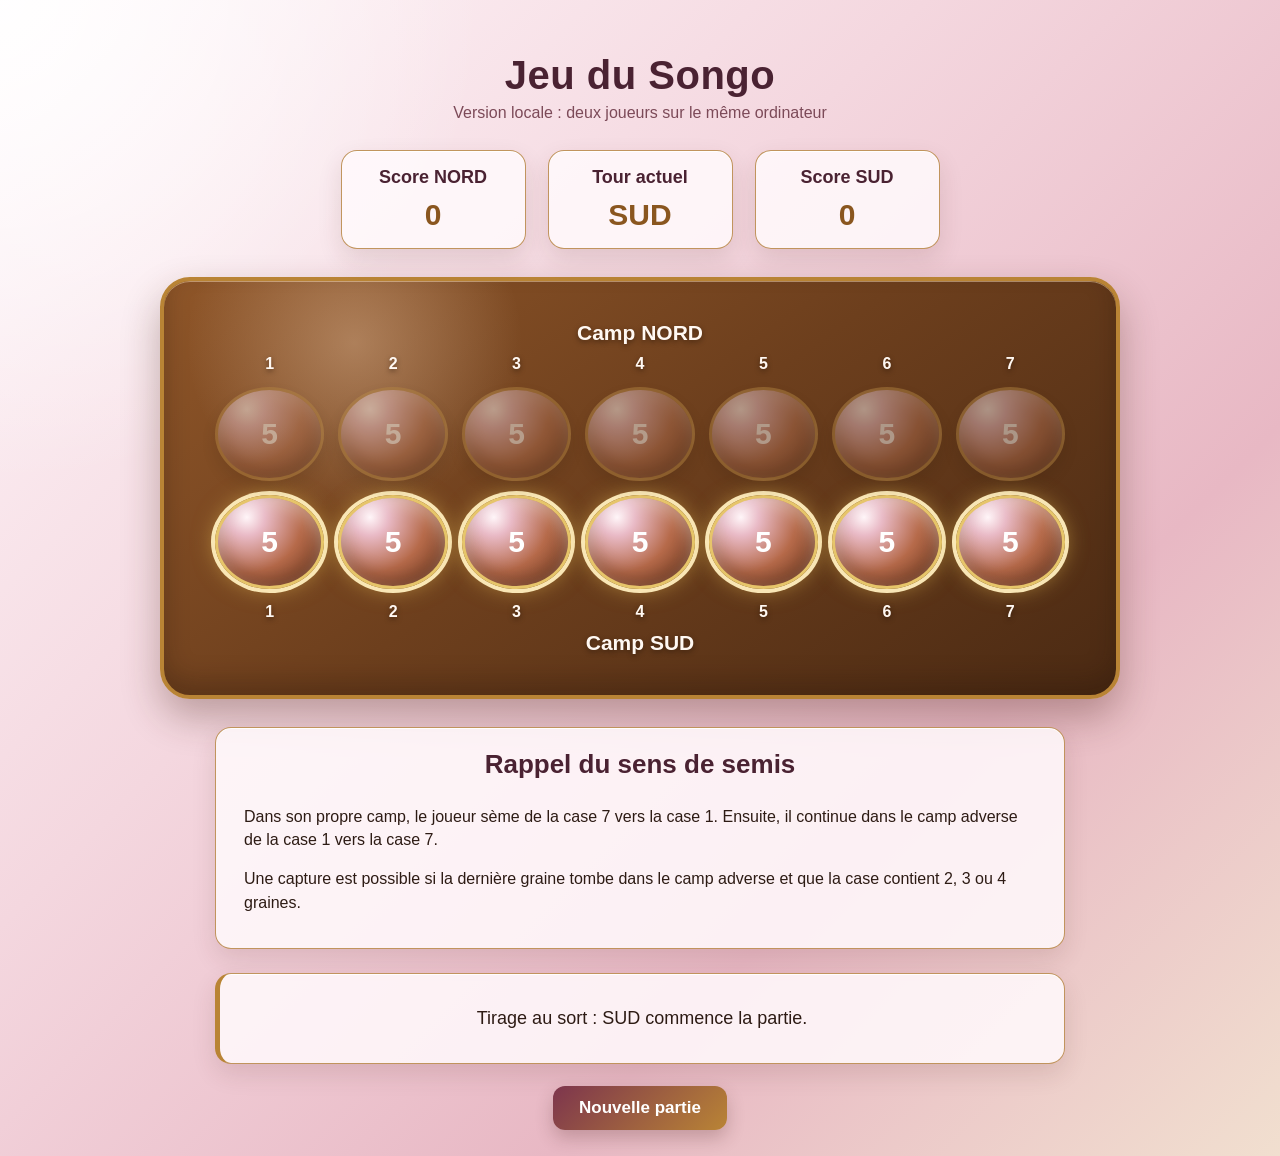
==== index.html @ 26fb43b2 "Add GitHub Pages redirect" ====
<!DOCTYPE html>
<html lang="en">
<head>
    <meta charset="UTF-8">
    <meta http-equiv="refresh" content="0; url=songo-local/">
    <title>Songo Web Game</title>
</head>
<body>
    <p>Redirecting to Songo local version...</p>
    <p>
        If you are not redirected, 
        <a href="songo-local/">click here</a>.
    </p>
</body>
</html>
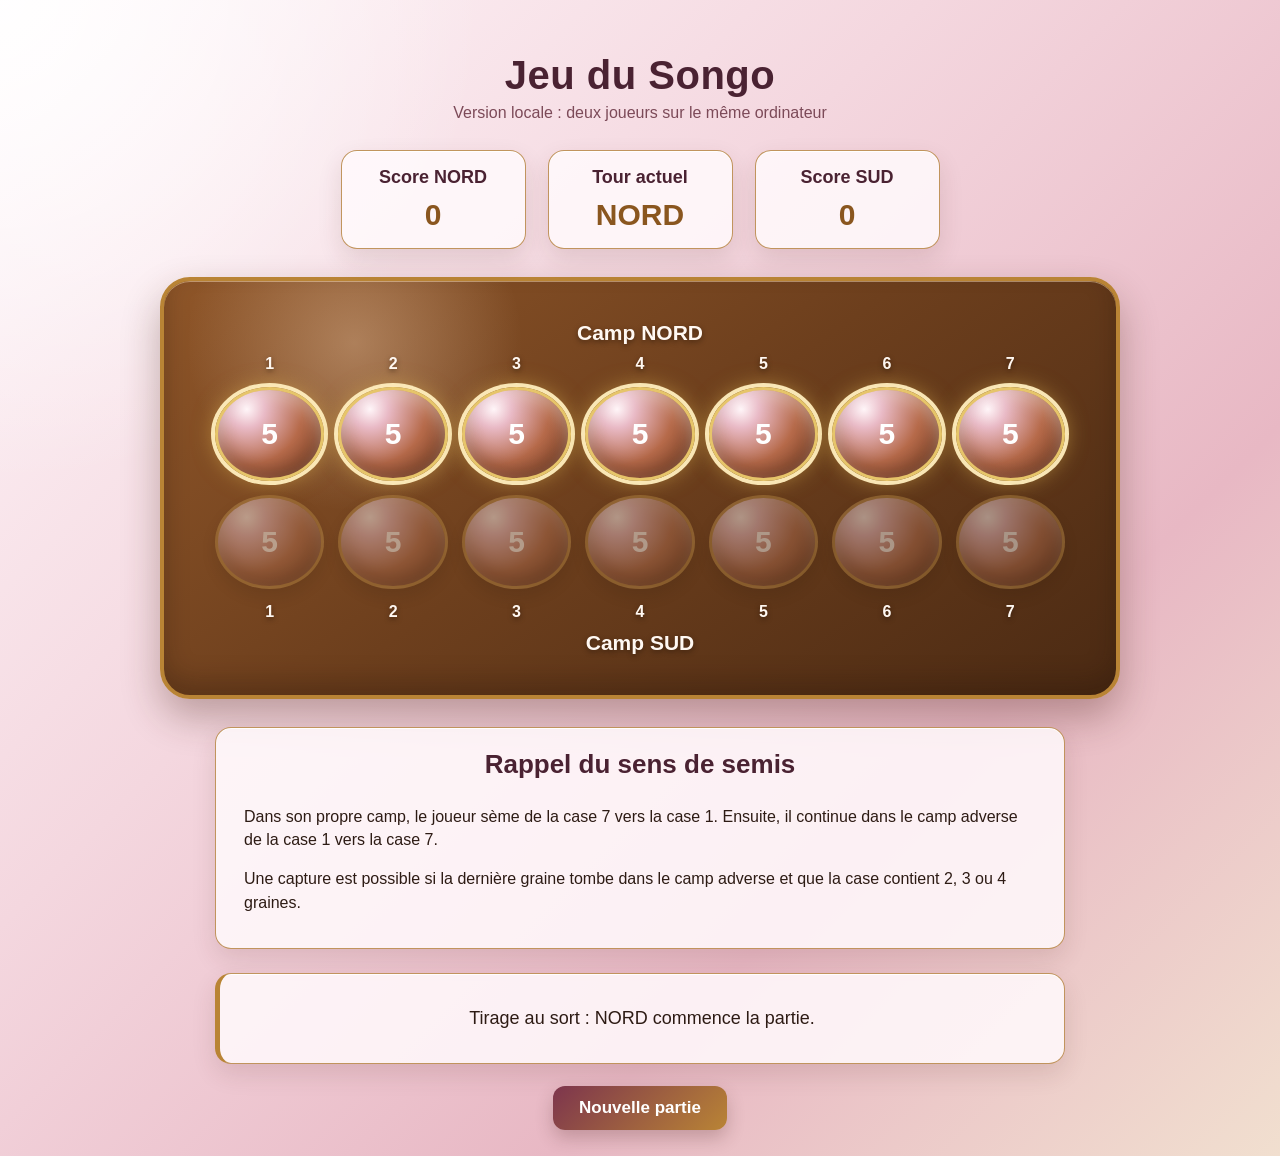
==== commit 015b2bb0: "Add GitHub Pages index redirect" ====
--- a/index.html
+++ b/index.html
@@ -7,9 +7,6 @@
 </head>
 <body>
     <p>Redirecting to Songo local version...</p>
-    <p>
-        If you are not redirected, 
-        <a href="songo-local/">click here</a>.
-    </p>
+    <p><a href="songo-local/">Click here if you are not redirected.</a></p>
 </body>
 </html>
